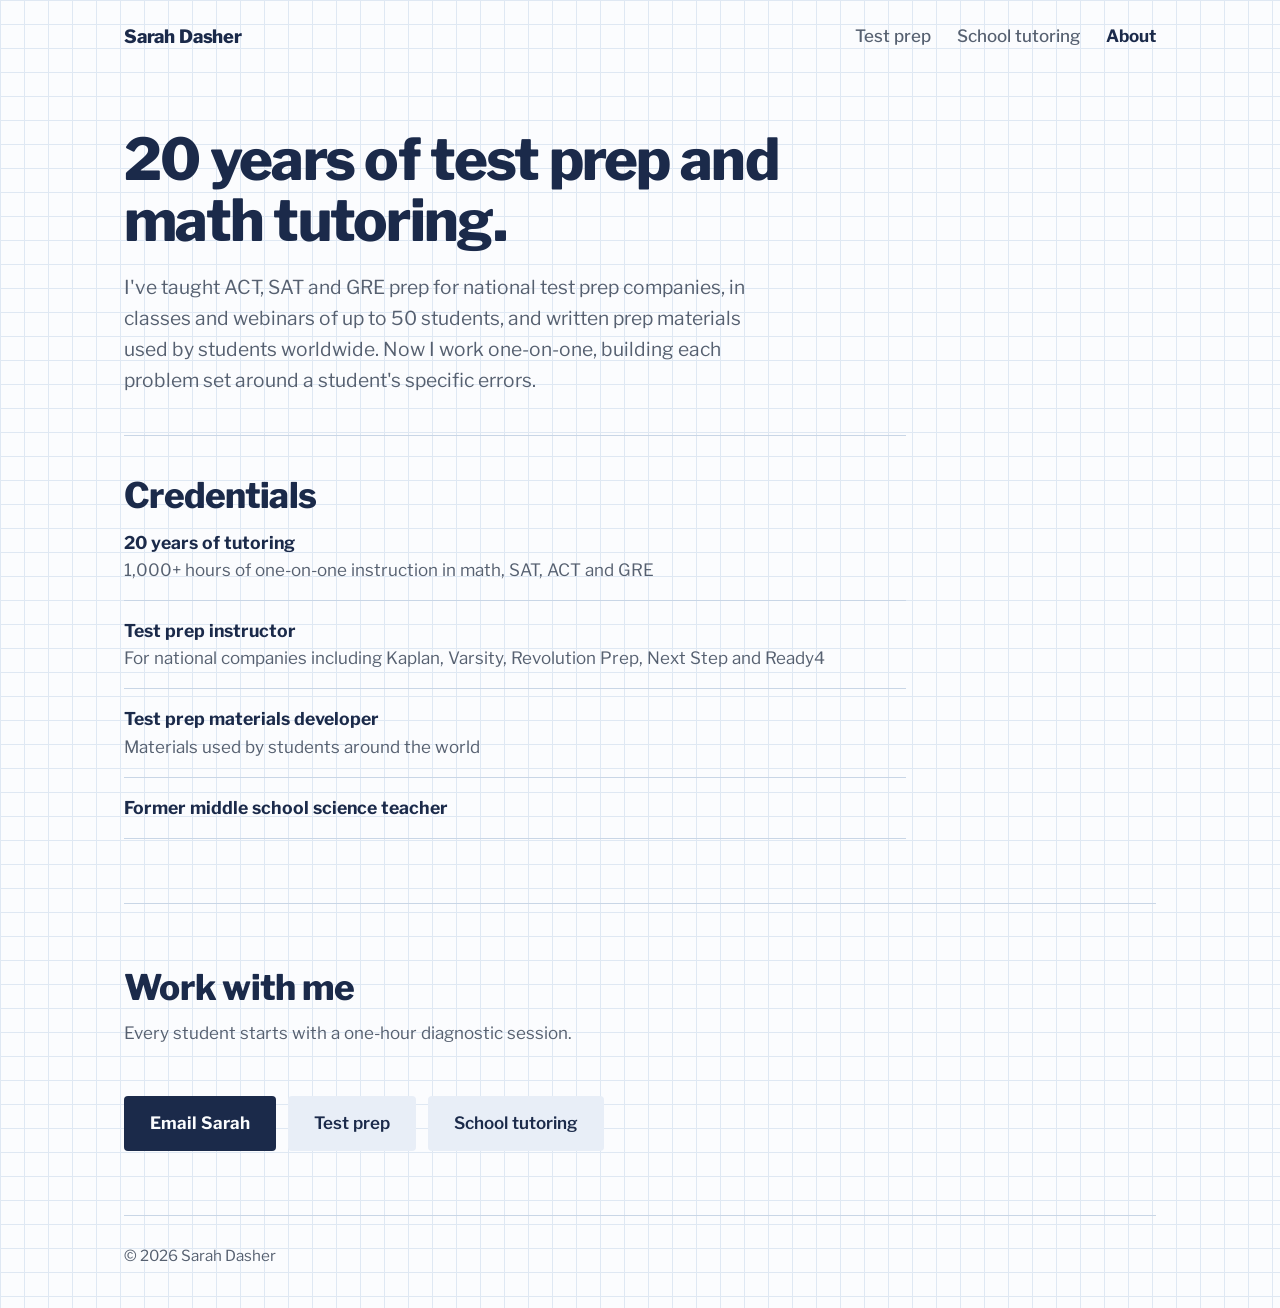
==== index.html @ 13d3303c "Add files via upload" ====
<!doctype html>
<html lang="en">
<head>
<meta charset="utf-8">
<meta name="viewport" content="width=device-width, initial-scale=1">
<title>About Sarah Dasher</title>
<meta name="description" content="Sarah Dasher: 20 years of tutoring, 1,000+ hours of one-on-one instruction, and test prep teaching and materials development for national test prep companies.">
<link rel="preconnect" href="https://fonts.googleapis.com">
<link rel="preconnect" href="https://fonts.gstatic.com" crossorigin>
<link href="https://fonts.googleapis.com/css2?family=Libre+Franklin:wght@400;500;600;700;800&family=Kalam:wght@400;700&display=swap" rel="stylesheet">
<link rel="stylesheet" href="../styles.css">
</head>
<body>
<div class="wrap">
  <header class="site">
    <a class="name" href="../">Sarah Dasher</a>
    <nav aria-label="Main">
      <a href="../testprep/">Test prep</a>
      <a href="../tutoring/">School tutoring</a>
      <a href="./" aria-current="page">About</a>
    </nav>
  </header>

  <main>
    <div class="about-hero">
      <h1>20 years of test prep and math tutoring.</h1>
      <p class="lede">I've taught ACT, SAT and GRE prep for national test prep companies, in classes and webinars of up to 50 students, and written prep materials used by students worldwide. Now I work one-on-one, building each problem set around a student's specific errors.</p>
    </div>

    <section class="about-creds">
      <h2 class="section">Credentials</h2>
      <ul class="creds">
        <li><strong>20 years of tutoring</strong><span>1,000+ hours of one-on-one instruction in math, SAT, ACT and GRE</span></li>
        <li><strong>Test prep instructor</strong><span>For national companies including Kaplan, Varsity, Revolution Prep, Next Step and Ready4</span></li>
        <li><strong>Test prep materials developer</strong><span>Materials used by students around the world</span></li>
        <li><strong>Former middle school science teacher</strong></li>
      </ul>
    </section>

    <section id="contact" class="contact">
      <h2 class="section">Work with me</h2>
      <p class="intro">Every student starts with a one-hour diagnostic session.</p>
      <div class="about-next">
        <a class="button" href="mailto:dashertutor@gmail.com?subject=Diagnostic%20session">Email Sarah</a>
        <a class="button quiet" href="../testprep/">Test prep</a>
        <a class="button quiet" href="../tutoring/">School tutoring</a>
      </div>
    </section>
  </main>

  <footer>
    <span>&copy; 2026 Sarah Dasher</span>
  </footer>
</div>
</body>
</html>
---- styles.css ----
:root {
  --paper: #fbfcfe;
  --grid: #dfe8f3;
  --ink: #1b2a4a;
  --graphite: #566070;
  --redpen: #c2342b;
  --rule: #c9d6e6;
  --sans: "Libre Franklin", system-ui, sans-serif;
  --hand: "Kalam", "Comic Sans MS", cursive;
}
* { box-sizing: border-box; }
html { scroll-behavior: smooth; }
body {
  margin: 0;
  font-family: var(--sans);
  font-size: 1.0625rem;
  line-height: 1.6;
  color: var(--ink);
  background-color: var(--paper);
  background-image:
    linear-gradient(var(--grid) 1px, transparent 1px),
    linear-gradient(90deg, var(--grid) 1px, transparent 1px);
  background-size: 24px 24px;
}
a { color: var(--ink); }
a:focus-visible, .button:focus-visible {
  outline: 3px solid var(--redpen);
  outline-offset: 3px;
}
.wrap { max-width: 1080px; margin: 0 auto; padding: 0 24px; }

/* header */
header.site {
  display: flex; justify-content: space-between; align-items: center;
  padding: 22px 0;
}
.name { font-weight: 800; font-size: 1.15rem; text-decoration: none; letter-spacing: -0.01em; }
nav a { margin-left: 22px; text-decoration: none; color: var(--graphite); font-weight: 500; }
nav a:hover { color: var(--ink); text-decoration: underline; }
nav a[aria-current="page"] { color: var(--ink); font-weight: 700; }

/* hero */
.hero {
  display: grid; grid-template-columns: 1.05fr 1fr; gap: 56px;
  align-items: center; padding: 56px 0 72px;
}
h1 {
  font-size: clamp(2.3rem, 5vw, 3.6rem);
  line-height: 1.05; letter-spacing: -0.03em; font-weight: 800;
  margin: 0 0 22px;
}
.lede { font-size: 1.2rem; color: var(--graphite); max-width: 34em; margin: 0 0 30px; }
.button {
  display: inline-block; background: var(--ink); color: var(--paper);
  text-decoration: none; font-weight: 700; padding: 14px 26px; border-radius: 4px;
}
.button:hover { background: #2c4170; }
.aside-link { display: inline-block; margin: 12px 0 0 18px; font-weight: 500; }

/* white paper card used for the hero illustrations */
.sheet {
  background: #fff; border: 1px solid var(--rule); border-radius: 3px;
  padding: 28px 28px 22px; box-shadow: 6px 6px 0 var(--grid);
}
.sheet h2 { font-size: 0.95rem; font-weight: 700; margin: 0 0 22px; color: var(--graphite); }
.note {
  font-family: var(--hand); color: var(--redpen); font-size: 1.2rem; line-height: 1.25;
  margin: 0;
}

/* score chart (test prep page) */
.test { margin-bottom: 26px; }
.test:last-of-type { margin-bottom: 8px; }
.test-row { display: flex; justify-content: space-between; font-weight: 700; margin-bottom: 8px; }
.test-row span:last-child { color: var(--graphite); font-weight: 500; font-variant-numeric: tabular-nums; }
.bar { position: relative; height: 18px; background: #eef2f8; border-radius: 2px; }
.fill {
  position: absolute; inset: 0 auto 0 0; width: var(--w);
  background: var(--ink); border-radius: 2px 0 0 2px;
  transform-origin: left; animation: fill 1.1s cubic-bezier(.2,.7,.2,1) both;
}
.gap {
  position: absolute; top: -4px; bottom: -4px; left: var(--w); right: 0;
  border: 2px solid var(--redpen); border-radius: 50% / 60%;
  animation: appear .5s ease 1.1s both;
}
.sheet .note.end { text-align: right; margin-top: 18px; animation: appear .5s ease 1.4s both; }

/* worked problem (school page) */
.work { font-size: 1.25rem; font-variant-numeric: tabular-nums; }
.line {
  display: grid; grid-template-columns: 1fr 11em; gap: 16px; align-items: baseline;
  padding: 10px 0; border-bottom: 1px dashed var(--rule);
}
.line:last-of-type { border-bottom: 0; }
.line .note { font-size: 1.05rem; animation: appear .5s ease both; }
.line:nth-child(2) .note { animation-delay: .4s; }
.line:nth-child(3) .note { animation-delay: .8s; }
.answer { display: inline-block; border: 2px solid var(--redpen); border-radius: 50%; padding: 0 12px; }

@keyframes fill { from { transform: scaleX(0); } to { transform: scaleX(1); } }
@keyframes appear { from { opacity: 0; } to { opacity: 1; } }

/* sections */
section { padding: 64px 0; border-top: 1px solid var(--rule); }
h2.section {
  font-size: clamp(1.7rem, 3vw, 2.2rem); letter-spacing: -0.02em;
  font-weight: 800; margin: 0 0 12px; line-height: 1.15;
}
.intro { color: var(--graphite); max-width: 38em; margin: 0 0 40px; }

.services { display: grid; grid-template-columns: repeat(2, 1fr); gap: 40px 48px; }
.service h3 { font-size: 1.25rem; margin: 0 0 8px; letter-spacing: -0.01em; }
.service p { margin: 0; color: var(--graphite); }
.service.lead {
  grid-column: span 2; display: grid; grid-template-columns: 1fr 2fr; gap: 48px; align-items: start;
  background: #fff; border: 1px solid var(--rule); padding: 30px; border-radius: 3px;
}
.service.lead h3 { font-size: 1.6rem; }
.tests { display: flex; gap: 14px; margin-top: 14px; flex-wrap: wrap; }
.tests span { border: 2px solid var(--ink); font-weight: 800; padding: 4px 12px; border-radius: 3px; }
.service .more { display: inline-block; margin-top: 10px; font-weight: 600; }

/* method */
.steps { list-style: none; margin: 0; padding: 0; display: grid; grid-template-columns: repeat(3, 1fr); gap: 40px; counter-reset: step; }
.steps li { counter-increment: step; }
.steps li::before {
  content: counter(step); display: block; font-family: var(--hand); font-weight: 700;
  color: var(--redpen); font-size: 2.2rem; line-height: 1; margin-bottom: 10px;
}
.steps h3 { margin: 0 0 8px; font-size: 1.15rem; }
.steps p { margin: 0; color: var(--graphite); }

.sample {
  margin-top: 48px; background: #fff; border: 1px solid var(--rule); border-radius: 3px;
  padding: 26px 30px; display: grid; grid-template-columns: 1fr auto; gap: 24px; align-items: center;
}
.sample p { margin: 0; }
.sample .q { font-weight: 500; }
.sample .note { font-size: 1.15rem; max-width: 15em; text-align: right; }

/* five-step process */
.process { list-style: none; margin: 0; padding: 0; max-width: 46em; counter-reset: step; }
.process li {
  counter-increment: step; display: grid; grid-template-columns: 56px 1fr; column-gap: 8px;
  padding: 18px 0; border-bottom: 1px dashed var(--rule);
}
.process li:first-child { padding-top: 0; }
.process li:last-child { border-bottom: 0; }
.process li::before {
  content: counter(step); grid-row: span 2; font-family: var(--hand); font-weight: 700;
  color: var(--redpen); font-size: 2.2rem; line-height: 1;
}
.process h3 { margin: 0 0 4px; font-size: 1.15rem; }
.process p { margin: 0; color: var(--graphite); }

/* about page */
.about-hero { padding: 56px 0 40px; max-width: 46em; }
.about-hero .lede { margin-bottom: 0; }
.about-creds { max-width: 46em; padding-top: 40px; }
.about-creds .creds li { padding: 16px 0; }
.about-creds .creds li:first-child { padding-top: 0; }
.about-creds .creds strong { font-size: 1.1rem; }
.about-next { display: flex; gap: 12px; flex-wrap: wrap; margin-top: 8px; }
.button.quiet { background: #e8eef7; color: var(--ink); font-weight: 600; }
.button.quiet:hover { background: #d6e0ee; }

/* sample link */
.try {
  margin-top: 28px; display: grid; grid-template-columns: 1fr auto; gap: 24px; align-items: center;
  padding: 24px 0 0; border-top: 1px dashed var(--rule);
}
.try h3 { margin: 0 0 4px; font-size: 1.2rem; }
.try p { margin: 0; color: var(--graphite); }
@media (max-width: 860px) { .try { grid-template-columns: 1fr; gap: 14px; } }

/* background */
.about { display: grid; grid-template-columns: 1fr 1.3fr; gap: 56px; }
.about p { margin: 0 0 16px; max-width: 34em; }
.creds { list-style: none; margin: 0; padding: 0; }
.creds li { padding: 14px 0; border-bottom: 1px solid var(--rule); }
.creds li:first-child { padding-top: 0; }
.creds strong { display: block; }
.creds span { color: var(--graphite); }

/* cross-link band */
.crosslink {
  display: grid; grid-template-columns: 1fr auto; gap: 24px; align-items: center;
}
.crosslink p { margin: 0; color: var(--graphite); max-width: 36em; }
.crosslink h2 { margin-bottom: 8px; }

.contact .button { margin-top: 8px; }

/* home page: two paths */
.home-hero { padding: 64px 0 48px; max-width: 46em; }
.facts { list-style: none; margin: 4px 0 0; padding: 0; max-width: 36em; }
.facts li {
  position: relative; padding: 10px 0 10px 40px;
  font-size: 1.2rem; line-height: 1.45; color: var(--ink);
  border-bottom: 1px dashed var(--rule);
}
.facts li:last-child { border-bottom: 0; }
.facts li::before {
  content: "✓"; position: absolute; left: 4px; top: 4px;
  font-family: var(--hand); font-weight: 700; font-size: 1.6rem; color: var(--redpen);
}
.paths { display: grid; grid-template-columns: 1fr 1fr; gap: 28px; padding-bottom: 72px; }
.path {
  display: flex; flex-direction: column; text-decoration: none; color: var(--ink);
  background: #fff; border: 1px solid var(--rule); border-radius: 3px;
  padding: 32px; box-shadow: 6px 6px 0 var(--grid);
}
.path h2 { font-size: clamp(1.6rem, 3vw, 2rem); letter-spacing: -0.02em; font-weight: 800; margin: 0 0 6px; }
.path .sub { font-weight: 600; margin: 0 0 14px; }
.path p { margin: 0 0 22px; color: var(--graphite); }
.path .links { margin-top: auto; display: flex; flex-direction: column; align-items: flex-start; gap: 10px; }
.path .button {
  background: #e8eef7;      /* pale blue-gray */
  color: var(--ink);
  font-weight: 600;
  padding: 10px 18px;
}
.path .button:hover { background: #d6e0ee; }
.path .button.ghost {
  background: transparent;
  box-shadow: inset 0 0 0 1px var(--rule);
}
.path .button.ghost:hover { background: transparent; box-shadow: inset 0 0 0 1px var(--ink); }
.path .tests { margin: 0 0 18px; }
.home-contact { border-top: 1px solid var(--rule); padding: 40px 0; }
.home-contact p { margin: 0; color: var(--graphite); }
.home-contact a { font-weight: 700; color: var(--ink); }
@media (max-width: 860px) {
  .paths { grid-template-columns: 1fr; }
  .home-hero { padding-top: 32px; }
  .path { padding: 24px; }
  .process li { grid-template-columns: 40px 1fr; }
  .path .button { padding: 10px 14px; font-size: .95rem; }
}

footer {
  padding: 28px 0 40px; border-top: 1px solid var(--rule); color: var(--graphite); font-size: 0.95rem;
  display: flex; justify-content: space-between; flex-wrap: wrap; gap: 12px;
}
footer a { color: var(--graphite); margin-left: 18px; }

@media (max-width: 860px) {
  .hero, .about, .crosslink { grid-template-columns: 1fr; gap: 32px; }
  .services, .steps { grid-template-columns: 1fr; gap: 32px; }
  .service.lead { grid-column: auto; grid-template-columns: 1fr; gap: 16px; padding: 24px; }
  .sample { grid-template-columns: 1fr; }
  .sample .note { text-align: left; }
  .line { grid-template-columns: 1fr; gap: 2px; }
  nav a { margin-left: 14px; }
  nav a.hide-sm { display: none; }
  .hero { padding-top: 32px; }
}
@media (prefers-reduced-motion: reduce) {
  *, *::before, *::after { animation: none !important; scroll-behavior: auto !important; }
}
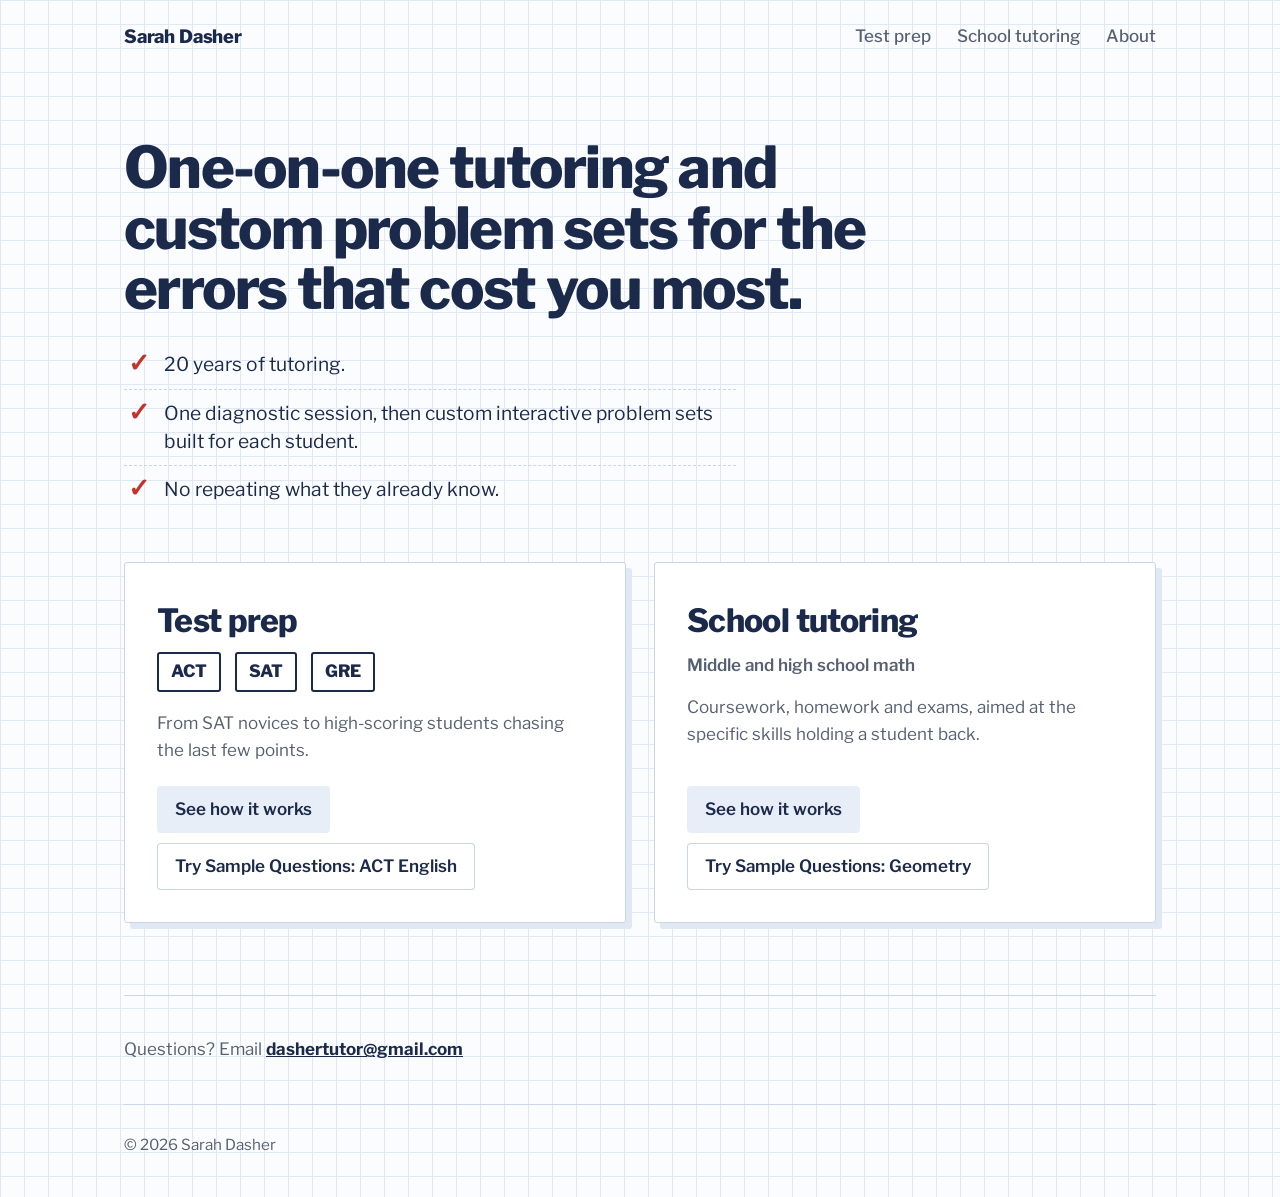
==== commit 53a6ac71: "Add files via upload" ====
--- a/index.html
+++ b/index.html
@@ -3,49 +3,58 @@
 <head>
 <meta charset="utf-8">
 <meta name="viewport" content="width=device-width, initial-scale=1">
-<title>About Sarah Dasher</title>
-<meta name="description" content="Sarah Dasher: 20 years of tutoring, 1,000+ hours of one-on-one instruction, and test prep teaching and materials development for national test prep companies.">
+<title>Sarah Dasher Tutoring</title>
+<meta name="description" content="One-on-one ACT, SAT and GRE prep and middle and high school math tutoring. One diagnostic session, then custom interactive problem sets aimed at each student's exact errors.">
 <link rel="preconnect" href="https://fonts.googleapis.com">
 <link rel="preconnect" href="https://fonts.gstatic.com" crossorigin>
 <link href="https://fonts.googleapis.com/css2?family=Libre+Franklin:wght@400;500;600;700;800&family=Kalam:wght@400;700&display=swap" rel="stylesheet">
-<link rel="stylesheet" href="../styles.css">
+<link rel="stylesheet" href="styles.css">
 </head>
 <body>
 <div class="wrap">
   <header class="site">
-    <a class="name" href="../">Sarah Dasher</a>
+    <a class="name" href="./" aria-current="page">Sarah Dasher</a>
     <nav aria-label="Main">
-      <a href="../testprep/">Test prep</a>
-      <a href="../tutoring/">School tutoring</a>
-      <a href="./" aria-current="page">About</a>
+      <a href="testprep/">Test prep</a>
+      <a href="tutoring/">School tutoring</a>
+      <a href="about/">About</a>
     </nav>
   </header>
 
   <main>
-    <div class="about-hero">
-      <h1>20 years of test prep and math tutoring.</h1>
-      <p class="lede">I've taught ACT, SAT and GRE prep for national test prep companies, in classes and webinars of up to 50 students, and written prep materials used by students worldwide. Now I work one-on-one, building each problem set around a student's specific errors.</p>
+    <div class="home-hero">
+      <h1>One-on-one tutoring and custom problem sets for the errors that cost you most.</h1>
+      <ul class="facts">
+        <li>20 years of tutoring.</li>
+        <li>One diagnostic session, then custom interactive problem sets built for each student.</li>
+        <li>No repeating what they already know.</li>
+      </ul>
     </div>
 
-    <section class="about-creds">
-      <h2 class="section">Credentials</h2>
-      <ul class="creds">
-        <li><strong>20 years of tutoring</strong><span>1,000+ hours of one-on-one instruction in math, SAT, ACT and GRE</span></li>
-        <li><strong>Test prep instructor</strong><span>For national companies including Kaplan, Varsity, Revolution Prep, Next Step and Ready4</span></li>
-        <li><strong>Test prep materials developer</strong><span>Materials used by students around the world</span></li>
-        <li><strong>Former middle school science teacher</strong></li>
-      </ul>
-    </section>
+    <div class="paths">
+      <div class="path">
+        <h2>Test prep</h2>
+        <div class="tests"><span>ACT</span><span>SAT</span><span>GRE</span></div>
+        <p>From SAT novices to high-scoring students chasing the last few points.</p>
+        <div class="links">
+          <a class="button" href="testprep/">See how it works</a>
+          <a class="button ghost" href="samples/act-english.html">Try Sample Questions: ACT English</a>
+        </div>
+      </div>
+      <div class="path">
+        <h2>School tutoring</h2>
+        <p class="sub">Middle and high school math</p>
+        <p>Coursework, homework and exams, aimed at the specific skills holding a student back.</p>
+        <div class="links">
+          <a class="button" href="tutoring/">See how it works</a>
+          <a class="button ghost" href="samples/geometry.html">Try Sample Questions: Geometry</a>
+        </div>
+      </div>
+    </div>
 
-    <section id="contact" class="contact">
-      <h2 class="section">Work with me</h2>
-      <p class="intro">Every student starts with a one-hour diagnostic session.</p>
-      <div class="about-next">
-        <a class="button" href="mailto:dashertutor@gmail.com?subject=Diagnostic%20session">Email Sarah</a>
-        <a class="button quiet" href="../testprep/">Test prep</a>
-        <a class="button quiet" href="../tutoring/">School tutoring</a>
-      </div>
-    </section>
+    <div class="home-contact">
+      <p>Questions? Email <a href="mailto:dashertutor@gmail.com">dashertutor@gmail.com</a></p>
+    </div>
   </main>
 
   <footer>
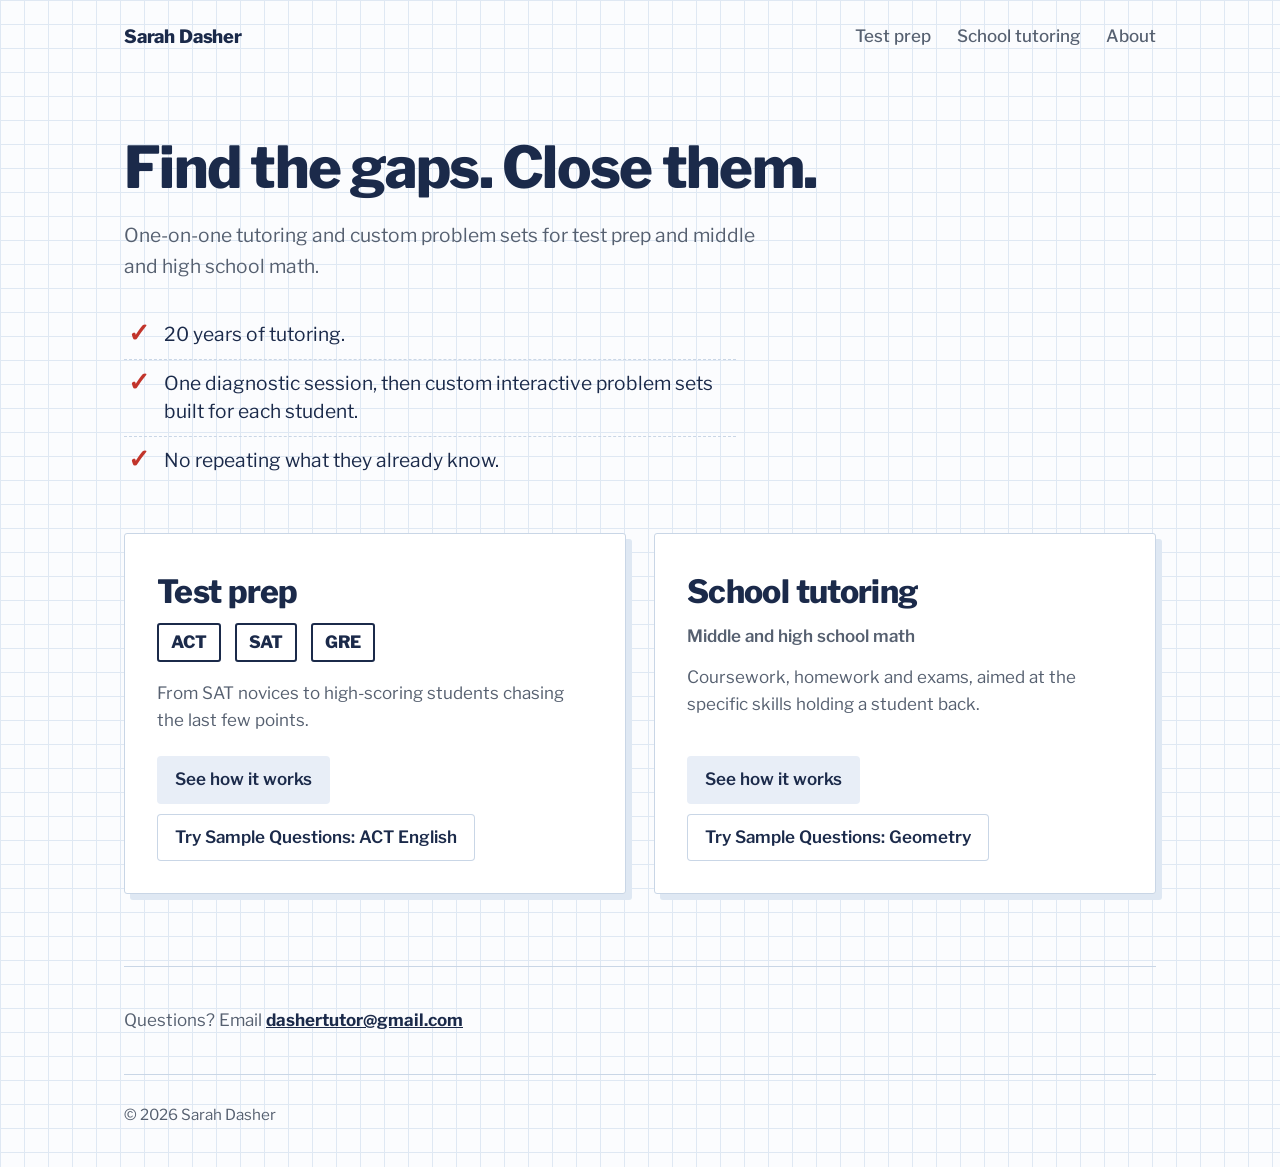
==== commit b8b48aae: "Add files via upload" ====
--- a/index.html
+++ b/index.html
@@ -23,7 +23,8 @@
 
   <main>
     <div class="home-hero">
-      <h1>One-on-one tutoring and custom problem sets for the errors that cost you most.</h1>
+      <h1>Find the gaps. Close them.</h1>
+      <p class="lede">One-on-one tutoring and custom problem sets for test prep and middle and high school math.</p>
       <ul class="facts">
         <li>20 years of tutoring.</li>
         <li>One diagnostic session, then custom interactive problem sets built for each student.</li>
--- a/styles.css
+++ b/styles.css
@@ -161,6 +161,17 @@
 .about-creds .creds li { padding: 16px 0; }
 .about-creds .creds li:first-child { padding-top: 0; }
 .about-creds .creds strong { font-size: 1.1rem; }
+.about-layout {
+  display: grid; grid-template-columns: 1fr 1.1fr; gap: 56px; align-items: start;
+  padding: 56px 0 64px;
+}
+.about-intro h1 { margin-bottom: 18px; }
+.about-intro .lede { margin: 0; }
+.about-layout .creds li { padding: 14px 0; }
+.about-layout .creds li:first-child { padding-top: 6px; }
+@media (max-width: 860px) {
+  .about-layout { grid-template-columns: 1fr; gap: 28px; padding: 32px 0 48px; }
+}
 .about-next { display: flex; gap: 12px; flex-wrap: wrap; margin-top: 8px; }
 .button.quiet { background: #e8eef7; color: var(--ink); font-weight: 600; }
 .button.quiet:hover { background: #d6e0ee; }
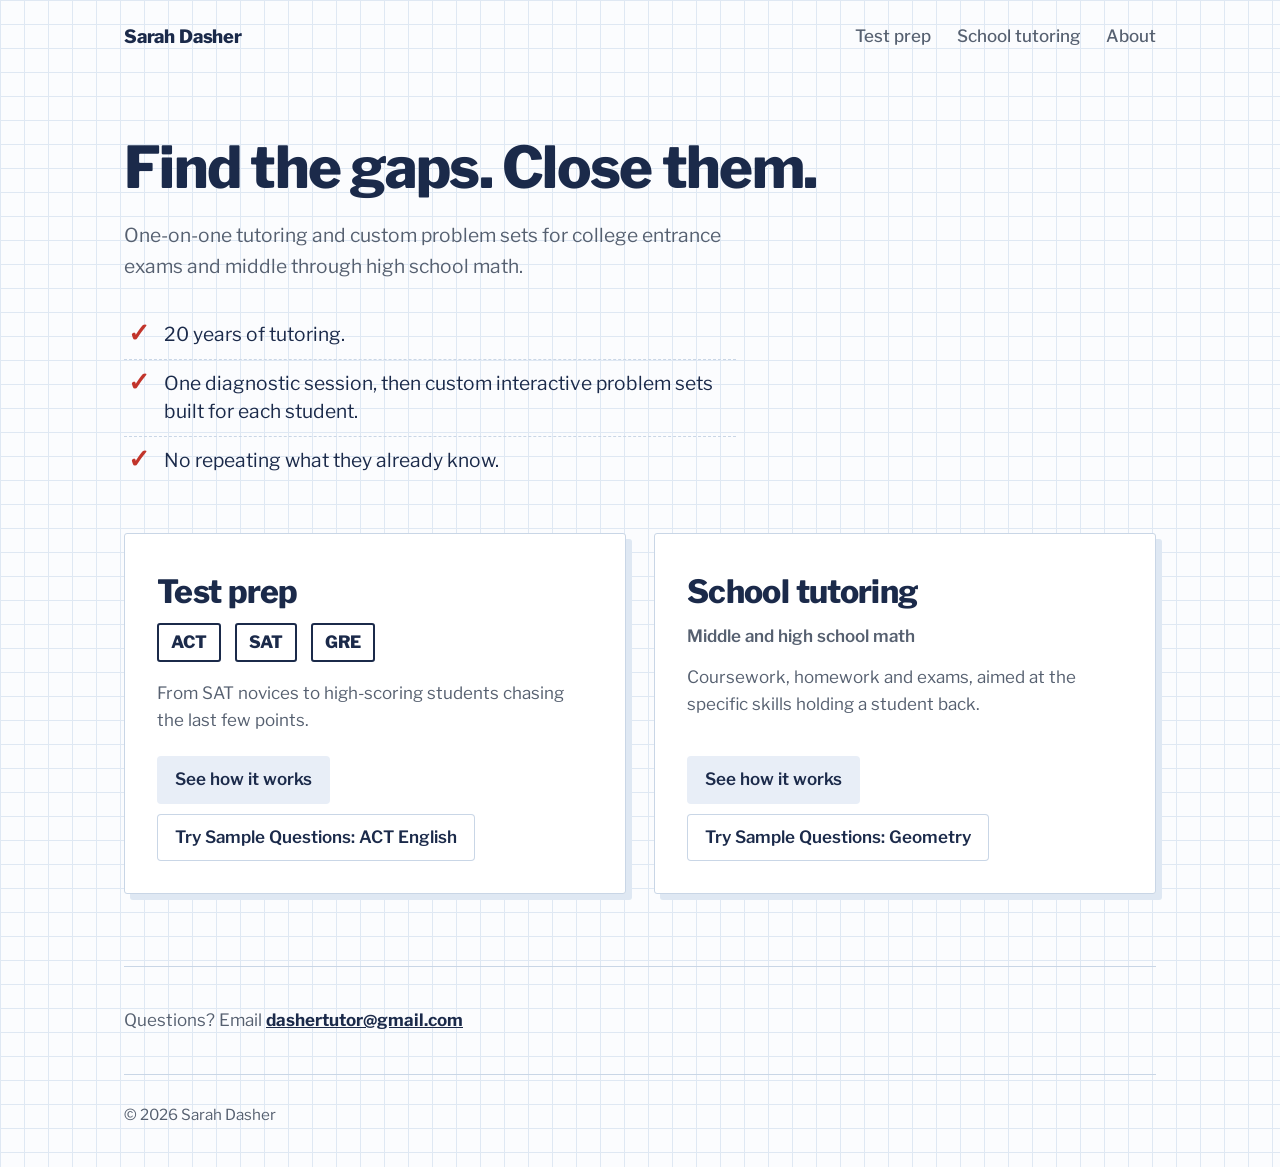
==== commit 4db6abe8: "Update index.html" ====
--- a/index.html
+++ b/index.html
@@ -24,7 +24,7 @@
   <main>
     <div class="home-hero">
       <h1>Find the gaps. Close them.</h1>
-      <p class="lede">One-on-one tutoring and custom problem sets for test prep and middle and high school math.</p>
+      <p class="lede">One-on-one tutoring and custom problem sets for college entrance exams and middle through high school math.</p>
       <ul class="facts">
         <li>20 years of tutoring.</li>
         <li>One diagnostic session, then custom interactive problem sets built for each student.</li>
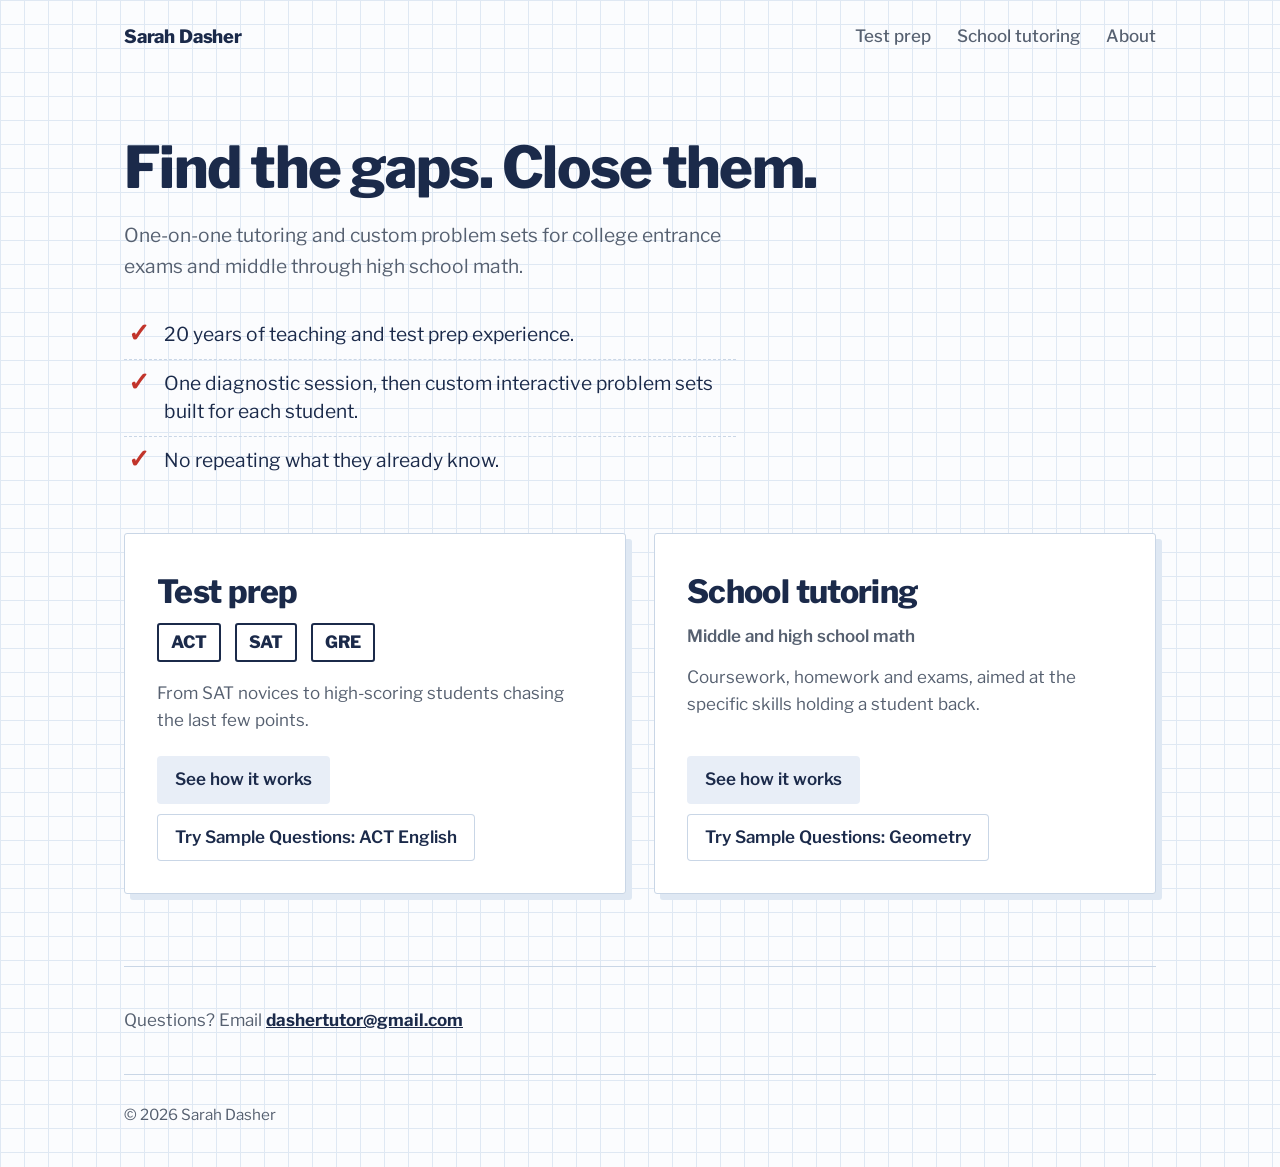
==== commit 9f0421b8: "Update tutoring experience description in index.html" ====
--- a/index.html
+++ b/index.html
@@ -26,7 +26,7 @@
       <h1>Find the gaps. Close them.</h1>
       <p class="lede">One-on-one tutoring and custom problem sets for college entrance exams and middle through high school math.</p>
       <ul class="facts">
-        <li>20 years of tutoring.</li>
+        <li>20 years of teaching and test prep experience.</li>
         <li>One diagnostic session, then custom interactive problem sets built for each student.</li>
         <li>No repeating what they already know.</li>
       </ul>
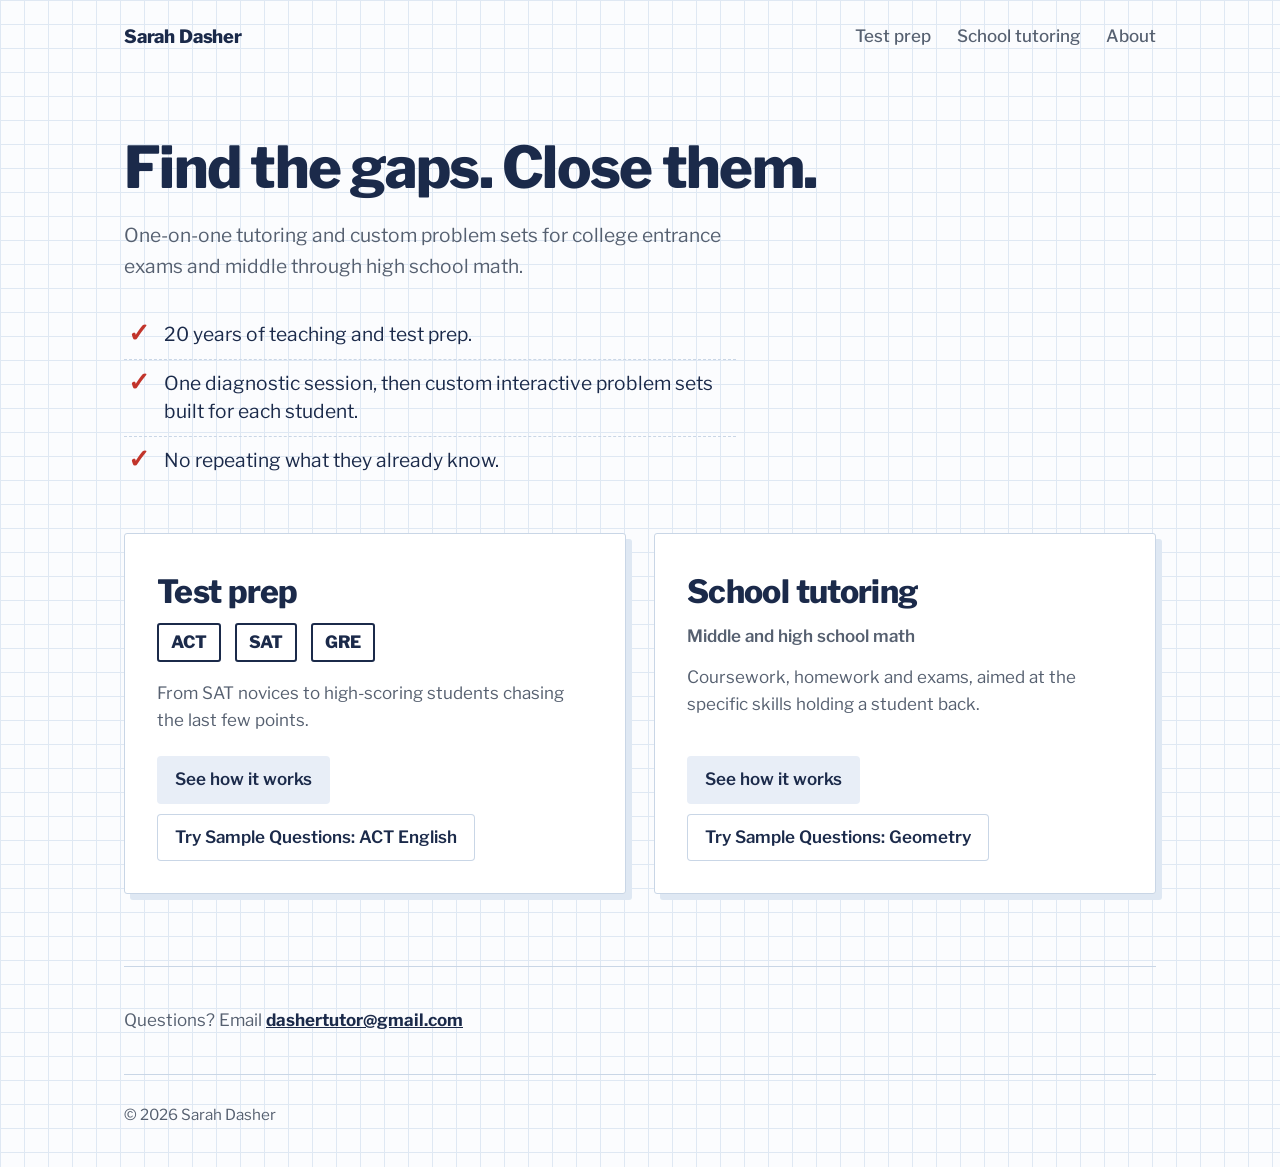
==== commit 7653e9e5: "Shorten teaching experience description in index.html" ====
--- a/index.html
+++ b/index.html
@@ -26,7 +26,7 @@
       <h1>Find the gaps. Close them.</h1>
       <p class="lede">One-on-one tutoring and custom problem sets for college entrance exams and middle through high school math.</p>
       <ul class="facts">
-        <li>20 years of teaching and test prep experience.</li>
+        <li>20 years of teaching and test prep.</li>
         <li>One diagnostic session, then custom interactive problem sets built for each student.</li>
         <li>No repeating what they already know.</li>
       </ul>
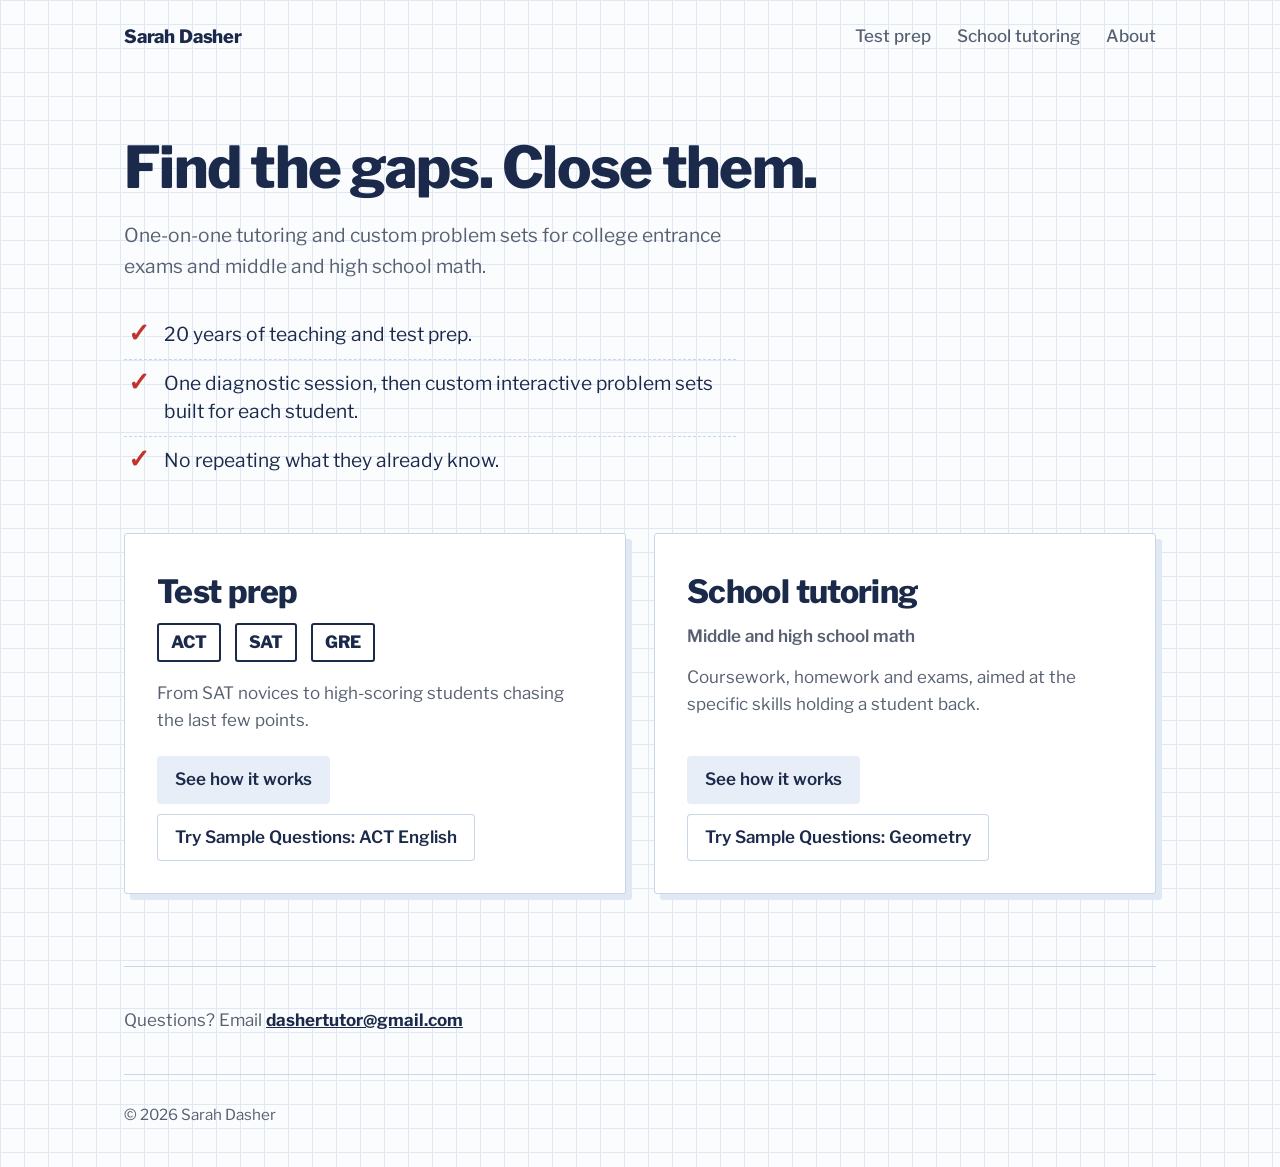
==== commit 3fa7cf77: "Update lede paragraph for clarity" ====
--- a/index.html
+++ b/index.html
@@ -24,7 +24,7 @@
   <main>
     <div class="home-hero">
       <h1>Find the gaps. Close them.</h1>
-      <p class="lede">One-on-one tutoring and custom problem sets for college entrance exams and middle through high school math.</p>
+      <p class="lede">One-on-one tutoring and custom problem sets for college entrance exams and middle and high school math.</p>
       <ul class="facts">
         <li>20 years of teaching and test prep.</li>
         <li>One diagnostic session, then custom interactive problem sets built for each student.</li>
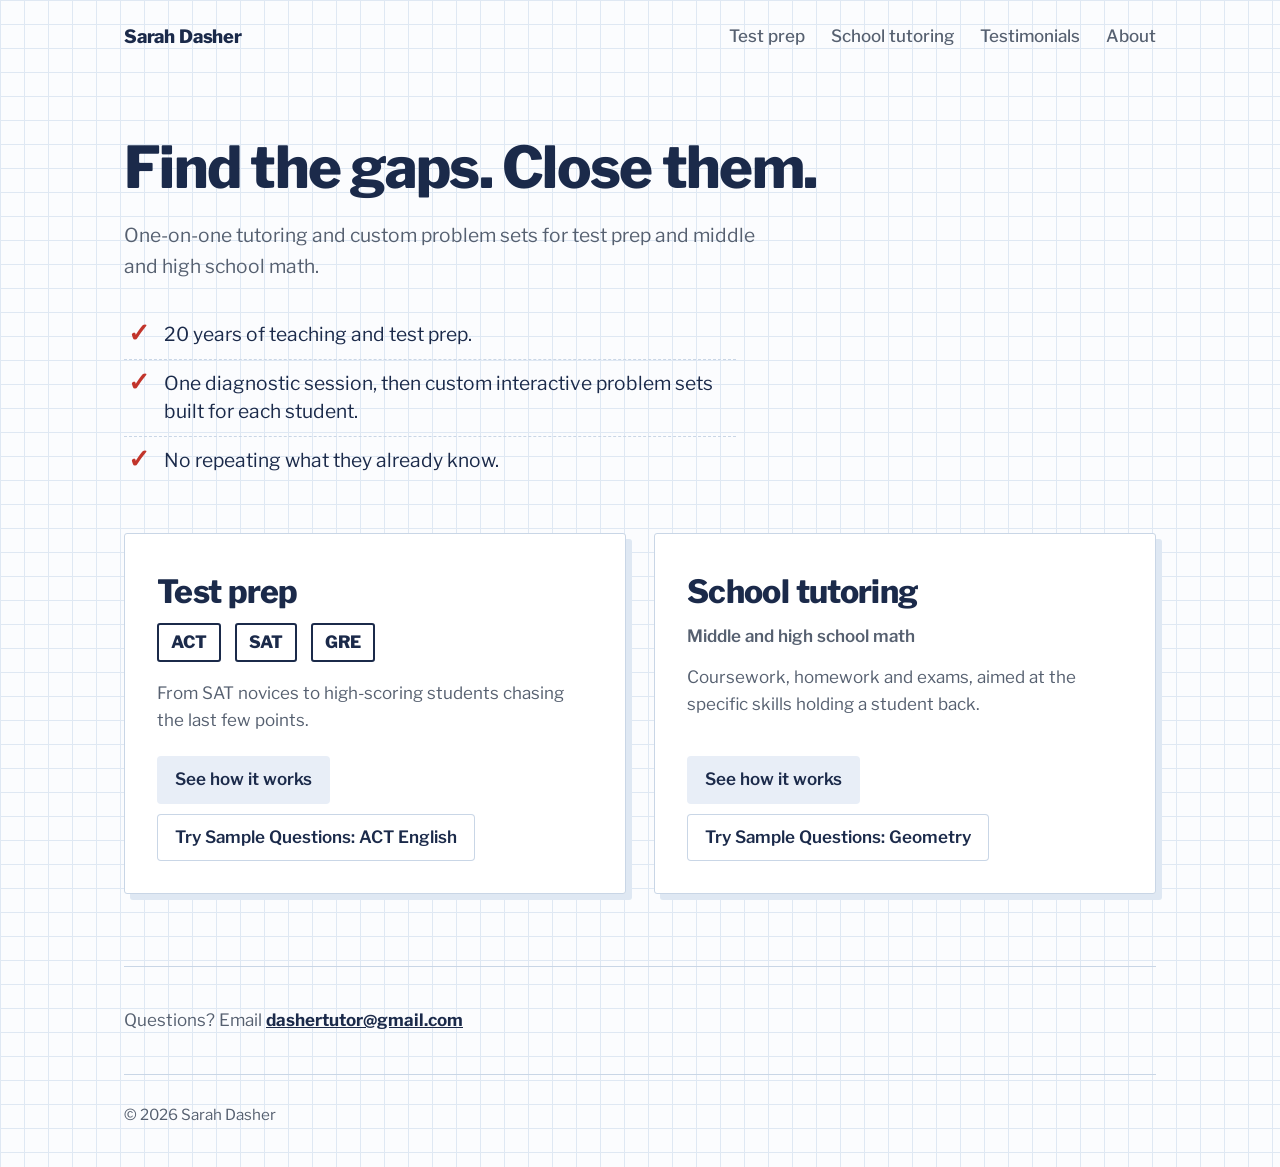
==== commit 5b232f02: "Add files via upload" ====
--- a/index.html
+++ b/index.html
@@ -17,6 +17,7 @@
     <nav aria-label="Main">
       <a href="testprep/">Test prep</a>
       <a href="tutoring/">School tutoring</a>
+      <a href="testimonials/">Testimonials</a>
       <a href="about/">About</a>
     </nav>
   </header>
@@ -24,7 +25,7 @@
   <main>
     <div class="home-hero">
       <h1>Find the gaps. Close them.</h1>
-      <p class="lede">One-on-one tutoring and custom problem sets for college entrance exams and middle and high school math.</p>
+      <p class="lede">One-on-one tutoring and custom problem sets for test prep and middle and high school math.</p>
       <ul class="facts">
         <li>20 years of teaching and test prep.</li>
         <li>One diagnostic session, then custom interactive problem sets built for each student.</li>
--- a/styles.css
+++ b/styles.css
@@ -176,6 +176,31 @@
 .button.quiet { background: #e8eef7; color: var(--ink); font-weight: 600; }
 .button.quiet:hover { background: #d6e0ee; }
 
+/* testimonials */
+.t-hero { padding: 56px 0 32px; }
+.t-hero h1 { margin: 0; }
+.results { display: grid; grid-template-columns: 1.4fr 1fr; gap: 28px; margin-bottom: 28px; align-items: start; }
+.quotes { display: grid; grid-template-columns: repeat(3, 1fr); gap: 28px; padding-bottom: 72px; align-items: start; }
+.tcard {
+  margin: 0; background: #fff; border: 1px solid var(--rule); border-radius: 3px;
+  padding: 28px; box-shadow: 6px 6px 0 var(--grid);
+}
+.tcard h2 { font-size: 1.15rem; font-weight: 700; margin: 0 0 10px; letter-spacing: -0.01em; }
+.tcard blockquote { margin: 0 0 14px; color: var(--ink); line-height: 1.6; }
+.tcard figcaption { color: var(--graphite); font-weight: 600; font-size: .95rem; }
+.tcard figcaption::before { content: "— "; }
+.big-result {
+  margin: 0; font-size: clamp(2.6rem, 6vw, 3.6rem); font-weight: 800; letter-spacing: -0.03em;
+  line-height: 1; font-variant-numeric: tabular-nums;
+}
+.result-label { margin: 8px 0 18px; font-family: var(--hand); color: var(--redpen); font-size: 1.3rem; line-height: 1.2; }
+.fine { margin: 10px 0 0; font-size: .85rem; color: var(--graphite); }
+@media (max-width: 860px) {
+  .results, .quotes { grid-template-columns: 1fr; gap: 20px; }
+  .t-hero { padding: 32px 0 24px; }
+  .tcard { padding: 22px; }
+}
+
 /* sample link */
 .try {
   margin-top: 28px; display: grid; grid-template-columns: 1fr auto; gap: 24px; align-items: center;
@@ -263,7 +288,9 @@
   .sample { grid-template-columns: 1fr; }
   .sample .note { text-align: left; }
   .line { grid-template-columns: 1fr; gap: 2px; }
-  nav a { margin-left: 14px; }
+  header.site { flex-direction: column; align-items: flex-start; gap: 8px; padding: 18px 0 10px; }
+  nav { display: flex; flex-wrap: wrap; gap: 4px 18px; }
+  nav a { margin-left: 0; }
   nav a.hide-sm { display: none; }
   .hero { padding-top: 32px; }
 }
